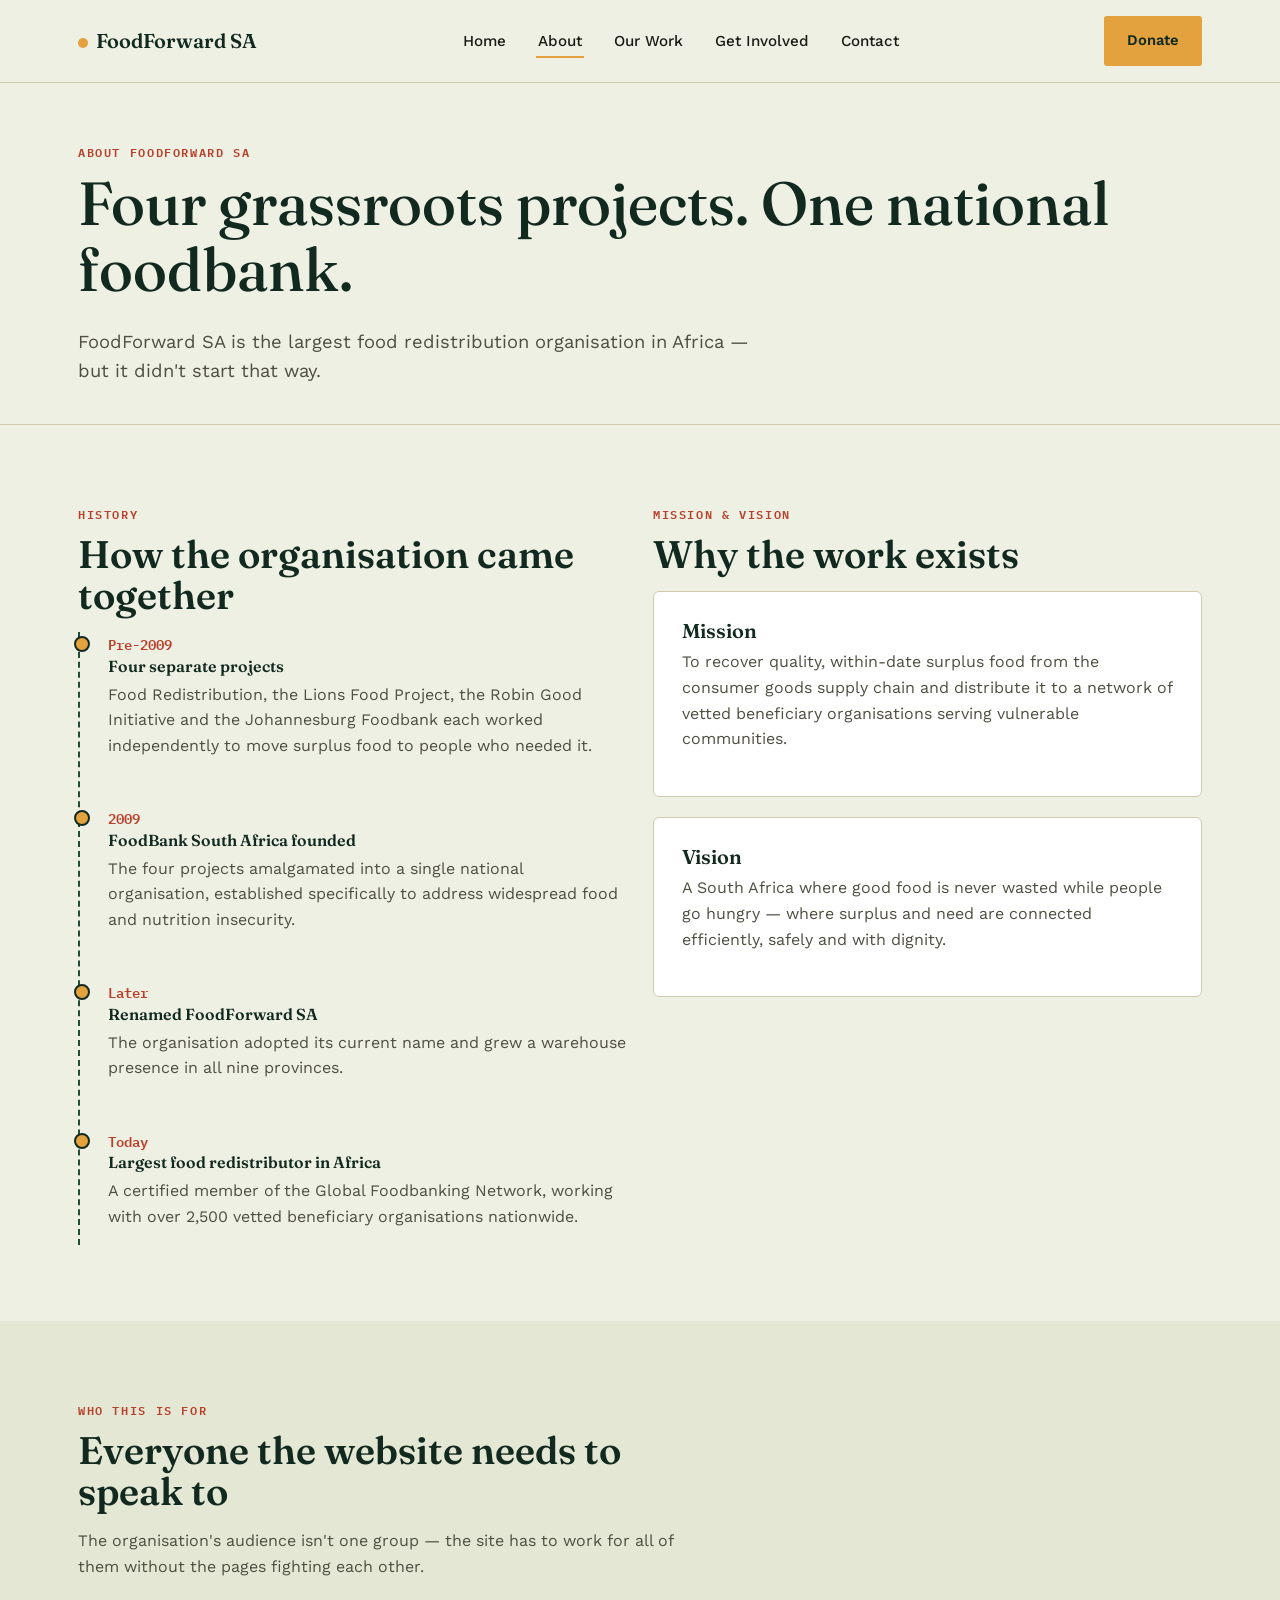
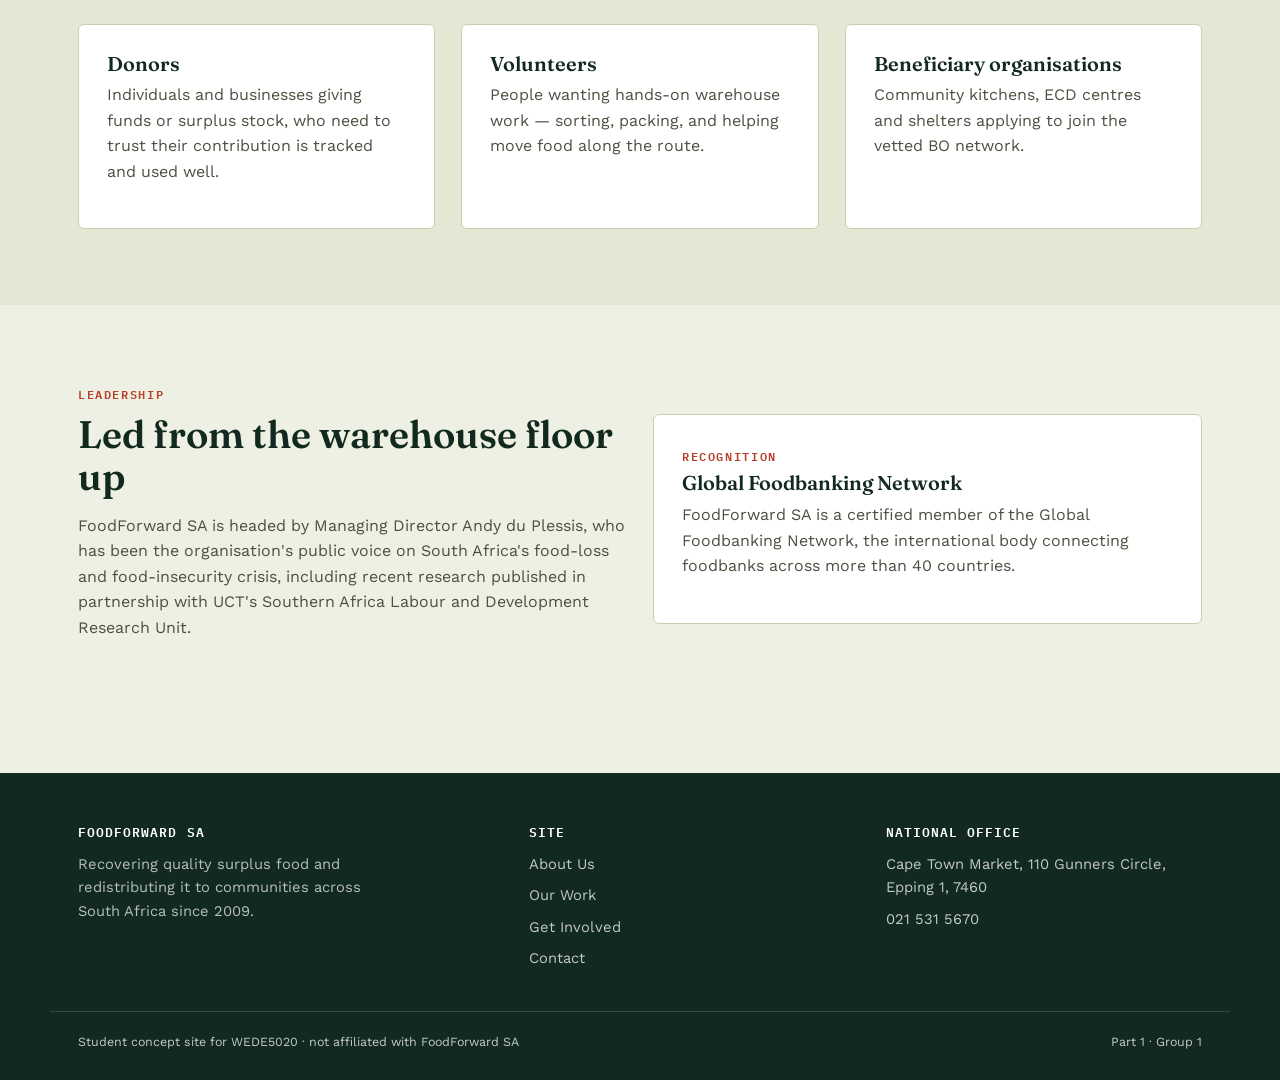
==== FoodForwardSA_WEDE5020/foodforwardsa/about.html @ ec88c60e "Add files via upload" ====
<!DOCTYPE html>
<html lang="en">
<head>
  <meta charset="UTF-8">
  <meta name="viewport" content="width=device-width, initial-scale=1.0">
  <meta name="description" content="The history, mission and vision of FoodForward SA, South Africa's largest food redistribution organisation.">
  <title>About Us | FoodForward SA</title>
  <link rel="icon" type="image/svg+xml" href="images/favicon.svg">
  <link rel="stylesheet" href="css/styles.css">
</head>
<body>

  <a class="skip-link" href="#main">Skip to main content</a>

  <header class="site-header">
    <nav class="nav" aria-label="Primary">
      <a class="brand" href="index.html">
        <span class="brand-mark" aria-hidden="true"></span>
        FoodForward SA
      </a>
      <ul class="nav-links">
        <li><a href="index.html">Home</a></li>
        <li><a href="about.html" aria-current="page">About</a></li>
        <li><a href="programmes.html">Our Work</a></li>
        <li><a href="enquiry.html">Get Involved</a></li>
        <li><a href="contact.html">Contact</a></li>
      </ul>
      <div class="nav-cta">
        <a class="btn btn-primary" href="enquiry.html">Donate</a>
      </div>
    </nav>
  </header>

  <main id="main">

    <section class="page-hero">
      <div class="wrap">
        <span class="eyebrow">About FoodForward SA</span>
        <h1>Four grassroots projects. One national foodbank.</h1>
        <p class="lede">FoodForward SA is the largest food redistribution organisation in Africa &mdash; but it didn't start that way.</p>
      </div>
    </section>

    <!-- ============================= HISTORY TIMELINE ============================= -->
    <!-- Real founding history: four projects merged to form FoodBank South Africa
         in 2009, later renamed FoodForward SA. Dates sourced from FFSA's own
         published history (see README references). -->
    <section class="section">
      <div class="wrap grid-2">
        <div class="reveal">
          <span class="eyebrow">History</span>
          <h2>How the organisation came together</h2>
          <div class="timeline">
            <div class="timeline-item">
              <span class="timeline-year">Pre-2009</span>
              <h4>Four separate projects</h4>
              <p>Food Redistribution, the Lions Food Project, the Robin Good Initiative and the Johannesburg Foodbank each worked independently to move surplus food to people who needed it.</p>
            </div>
            <div class="timeline-item">
              <span class="timeline-year">2009</span>
              <h4>FoodBank South Africa founded</h4>
              <p>The four projects amalgamated into a single national organisation, established specifically to address widespread food and nutrition insecurity.</p>
            </div>
            <div class="timeline-item">
              <span class="timeline-year">Later</span>
              <h4>Renamed FoodForward SA</h4>
              <p>The organisation adopted its current name and grew a warehouse presence in all nine provinces.</p>
            </div>
            <div class="timeline-item">
              <span class="timeline-year">Today</span>
              <h4>Largest food redistributor in Africa</h4>
              <p>A certified member of the Global Foodbanking Network, working with over 2,500 vetted beneficiary organisations nationwide.</p>
            </div>
          </div>
        </div>

        <div class="reveal">
          <span class="eyebrow">Mission &amp; vision</span>
          <h2>Why the work exists</h2>
          <div class="card" style="margin-bottom: 20px;">
            <h3>Mission</h3>
            <p>To recover quality, within-date surplus food from the consumer goods supply chain and distribute it to a network of vetted beneficiary organisations serving vulnerable communities.</p>
          </div>
          <div class="card">
            <h3>Vision</h3>
            <p>A South Africa where good food is never wasted while people go hungry &mdash; where surplus and need are connected efficiently, safely and with dignity.</p>
          </div>
        </div>
      </div>
    </section>

    <!-- ============================= WHO WE SERVE ============================= -->
    <section class="section section-alt">
      <div class="wrap">
        <div class="section-head reveal">
          <span class="eyebrow">Who this is for</span>
          <h2>Everyone the website needs to speak to</h2>
          <p>The organisation's audience isn't one group &mdash; the site has to work for all of them without the pages fighting each other.</p>
        </div>
        <div class="grid-3">
          <div class="card reveal">
            <h3>Donors</h3>
            <p>Individuals and businesses giving funds or surplus stock, who need to trust their contribution is tracked and used well.</p>
          </div>
          <div class="card reveal">
            <h3>Volunteers</h3>
            <p>People wanting hands-on warehouse work &mdash; sorting, packing, and helping move food along the route.</p>
          </div>
          <div class="card reveal">
            <h3>Beneficiary organisations</h3>
            <p>Community kitchens, ECD centres and shelters applying to join the vetted BO network.</p>
          </div>
        </div>
      </div>
    </section>

    <!-- ============================= LEADERSHIP ============================= -->
    <section class="section">
      <div class="wrap grid-2" style="align-items:center;">
        <div class="reveal">
          <span class="eyebrow">Leadership</span>
          <h2>Led from the warehouse floor up</h2>
          <p>FoodForward SA is headed by Managing Director Andy du Plessis, who has been the organisation's public voice on South Africa's food-loss and food-insecurity crisis, including recent research published in partnership with UCT's Southern Africa Labour and Development Research Unit.</p>
        </div>
        <div class="card reveal">
          <span class="eyebrow">Recognition</span>
          <h3>Global Foodbanking Network</h3>
          <p>FoodForward SA is a certified member of the Global Foodbanking Network, the international body connecting foodbanks across more than 40 countries.</p>
        </div>
      </div>
    </section>

  </main>

  <footer class="site-footer">
    <div class="wrap footer-grid">
      <div>
        <h4>FoodForward SA</h4>
        <p style="color: rgba(255,255,255,0.7); max-width: 34ch; font-size: 0.92rem;">Recovering quality surplus food and redistributing it to communities across South Africa since 2009.</p>
      </div>
      <div>
        <h4>Site</h4>
        <a href="about.html">About Us</a>
        <a href="programmes.html">Our Work</a>
        <a href="enquiry.html">Get Involved</a>
        <a href="contact.html">Contact</a>
      </div>
      <div>
        <h4>National Office</h4>
        <a href="contact.html">Cape Town Market, 110 Gunners Circle, Epping 1, 7460</a>
        <a href="tel:+27215315670">021 531 5670</a>
      </div>
    </div>
    <div class="wrap footer-bottom">
      <span>Student concept site for WEDE5020 &middot; not affiliated with FoodForward SA</span>
      <span>Part 1 &middot; Group 1</span>
    </div>
  </footer>

  <script src="js/main.js"></script>
</body>
</html>
---- FoodForwardSA_WEDE5020/foodforwardsa/css/styles.css ----
/* ==========================================================================
   FoodForward SA — Student Website Project (WEDE)
   Design concept: "The Route" — a visual thread tracing surplus food's
   journey from waste to plate. Waypoints reappear across the site as the
   signature structural device, because that journey is literally the
   organisation's core service.
   ========================================================================== */

@import url('https://fonts.googleapis.com/css2?family=Fraunces:opsz,wght@9..144,400;9..144,500;9..144,600;9..144,700&family=Work+Sans:wght@400;500;600;700&family=IBM+Plex+Mono:wght@500;600&display=swap');

:root {
  --bg: #EEF0E4;
  --bg-alt: #E3E7D3;
  --panel: #FFFFFF;
  --ink: #1B1B16;
  --ink-soft: #4E4E41;
  --green: #1F4D3A;
  --green-dark: #12291F;
  --gold: #E3A23D;
  --gold-dark: #B87F22;
  --rescue: #B8402A;
  --line: #CFCBAE;

  --font-display: 'Fraunces', Georgia, serif;
  --font-body: 'Work Sans', -apple-system, sans-serif;
  --font-mono: 'IBM Plex Mono', monospace;

  --max: 1180px;
}

* { box-sizing: border-box; }

html { scroll-behavior: smooth; }

@media (prefers-reduced-motion: reduce) {
  html { scroll-behavior: auto; }
  *, *::before, *::after { animation-duration: 0.001ms !important; transition-duration: 0.001ms !important; }
}

body {
  margin: 0;
  background: var(--bg);
  color: var(--ink);
  font-family: var(--font-body);
  font-size: 16px;
  line-height: 1.6;
  -webkit-font-smoothing: antialiased;
}

img { max-width: 100%; display: block; }

a { color: inherit; }

.wrap {
  max-width: var(--max);
  margin: 0 auto;
  padding: 0 28px;
}

h1, h2, h3, h4 {
  font-family: var(--font-display);
  font-weight: 600;
  line-height: 1.08;
  margin: 0 0 0.4em;
  color: var(--green-dark);
}

h1 { font-size: clamp(2.4rem, 5vw, 3.8rem); font-weight: 500; }
h2 { font-size: clamp(1.7rem, 3.2vw, 2.4rem); }
h3 { font-size: 1.25rem; }

p { margin: 0 0 1em; color: var(--ink-soft); }

.eyebrow {
  font-family: var(--font-mono);
  font-size: 0.72rem;
  letter-spacing: 0.14em;
  text-transform: uppercase;
  color: var(--rescue);
  font-weight: 600;
  display: inline-block;
  margin-bottom: 0.9em;
}

.lede {
  font-size: 1.15rem;
  max-width: 62ch;
}

/* ---------- Skip link / accessibility ---------- */
.skip-link {
  position: absolute;
  left: -999px;
  top: 0;
  background: var(--green);
  color: #fff;
  padding: 10px 16px;
  z-index: 200;
}
.skip-link:focus {
  left: 12px;
  top: 12px;
}

:focus-visible {
  outline: 3px solid var(--gold);
  outline-offset: 2px;
}

/* ---------- Header / nav ---------- */
.site-header {
  position: sticky;
  top: 0;
  z-index: 100;
  background: rgba(238, 240, 228, 0.92);
  backdrop-filter: blur(6px);
  border-bottom: 1px solid var(--line);
}

.nav {
  display: flex;
  align-items: center;
  justify-content: space-between;
  padding: 16px 28px;
  max-width: var(--max);
  margin: 0 auto;
  gap: 20px;
}

.brand {
  display: flex;
  align-items: baseline;
  gap: 8px;
  text-decoration: none;
  font-family: var(--font-display);
  font-weight: 600;
  font-size: 1.25rem;
  color: var(--green-dark);
  white-space: nowrap;
}
.brand .brand-mark {
  width: 10px; height: 10px;
  border-radius: 50%;
  background: var(--gold);
  display: inline-block;
}

.nav-links {
  display: flex;
  align-items: center;
  gap: 28px;
  list-style: none;
  margin: 0; padding: 0;
  flex-wrap: wrap;
}

.nav-links a {
  text-decoration: none;
  font-weight: 500;
  font-size: 0.95rem;
  color: var(--ink);
  padding: 6px 2px;
  border-bottom: 2px solid transparent;
}
.nav-links a:hover,
.nav-links a[aria-current="page"] {
  border-bottom-color: var(--gold);
}

.btn {
  display: inline-block;
  font-family: var(--font-body);
  font-weight: 600;
  font-size: 0.92rem;
  padding: 12px 22px;
  border-radius: 3px;
  text-decoration: none;
  border: 1.5px solid transparent;
  cursor: pointer;
}
.btn-primary {
  background: var(--gold);
  color: var(--green-dark);
}
.btn-primary:hover { background: var(--gold-dark); }

.btn-outline {
  border-color: var(--green);
  color: var(--green-dark);
  background: transparent;
}
.btn-outline:hover { background: var(--green); color: #fff; }

.btn-ghost {
  color: var(--green-dark);
  text-decoration: underline;
  text-underline-offset: 3px;
  padding: 12px 4px;
}

.nav-cta { flex-shrink: 0; }

/* ---------- Hero ---------- */
.hero {
  padding: 72px 0 40px;
}
.hero-grid {
  display: grid;
  grid-template-columns: 1.1fr 0.9fr;
  gap: 48px;
  align-items: center;
}
@media (max-width: 860px) {
  .hero-grid { grid-template-columns: 1fr; }
}

.hero-actions {
  display: flex;
  gap: 14px;
  margin-top: 28px;
  flex-wrap: wrap;
}

.hero-figure {
  background: var(--green);
  border-radius: 6px;
  padding: 32px;
  color: #fff;
  position: relative;
  overflow: hidden;
}
.hero-figure::after {
  content: "";
  position: absolute;
  right: -60px; bottom: -60px;
  width: 220px; height: 220px;
  border-radius: 50%;
  background: rgba(227,162,61,0.18);
}
.hero-figure h3 {
  color: #fff;
  font-size: 1rem;
  font-family: var(--font-mono);
  text-transform: uppercase;
  letter-spacing: 0.08em;
  font-weight: 600;
  opacity: 0.85;
}
.hero-stat {
  font-family: var(--font-mono);
  font-size: 2.6rem;
  font-weight: 600;
  line-height: 1;
  margin: 6px 0 4px;
}
.hero-stat-label {
  font-size: 0.85rem;
  opacity: 0.82;
  max-width: 30ch;
}
.hero-figure hr {
  border: none;
  border-top: 1px solid rgba(255,255,255,0.25);
  margin: 20px 0;
}

/* ---------- The Route (signature element) ---------- */
.route {
  padding: 20px 0 76px;
}
.route-head { max-width: 60ch; margin-bottom: 44px; }

.route-line {
  position: relative;
  display: grid;
  grid-template-columns: repeat(4, 1fr);
  gap: 20px;
}
.route-line::before {
  content: "";
  position: absolute;
  top: 17px;
  left: 4%;
  right: 4%;
  height: 2px;
  background: repeating-linear-gradient(90deg, var(--green) 0, var(--green) 8px, transparent 8px, transparent 16px);
}
@media (max-width: 760px) {
  .route-line { grid-template-columns: 1fr; gap: 34px; }
  .route-line::before { top: 0; bottom: 0; left: 17px; right: auto; width: 2px; height: auto;
    background: repeating-linear-gradient(180deg, var(--green) 0, var(--green) 8px, transparent 8px, transparent 16px); }
}

.waypoint { position: relative; padding-left: 0; }
.waypoint-dot {
  width: 36px; height: 36px;
  border-radius: 50%;
  background: var(--panel);
  border: 2px solid var(--green);
  display: flex;
  align-items: center;
  justify-content: center;
  font-family: var(--font-mono);
  font-size: 0.8rem;
  font-weight: 600;
  color: var(--green);
  z-index: 2;
  position: relative;
  margin-bottom: 14px;
}
.waypoint:last-child .waypoint-dot {
  background: var(--gold);
  border-color: var(--gold-dark);
  color: var(--green-dark);
}
.waypoint h4 {
  font-family: var(--font-body);
  font-weight: 700;
  font-size: 0.98rem;
  margin: 0 0 6px;
  color: var(--ink);
}
.waypoint p { font-size: 0.88rem; margin: 0; }
.waypoint .figure {
  display: block;
  font-family: var(--font-mono);
  color: var(--rescue);
  font-weight: 600;
  font-size: 0.82rem;
  margin-top: 6px;
}

/* ---------- Sections / bands ---------- */
.section { padding: 76px 0; }
.section-alt { background: var(--bg-alt); }
.section-dark {
  background: var(--green-dark);
  color: #fff;
}
.section-dark h2, .section-dark h3 { color: #fff; }
.section-dark p { color: rgba(255,255,255,0.78); }

.section-head {
  max-width: 62ch;
  margin-bottom: 44px;
}

.grid-3 {
  display: grid;
  grid-template-columns: repeat(3, 1fr);
  gap: 26px;
}
.grid-2 {
  display: grid;
  grid-template-columns: repeat(2, 1fr);
  gap: 26px;
}
@media (max-width: 860px) {
  .grid-3, .grid-2 { grid-template-columns: 1fr; }
}

.card {
  background: var(--panel);
  border: 1px solid var(--line);
  border-radius: 6px;
  padding: 28px;
}
.card .eyebrow { margin-bottom: 0.6em; }

.stat-strip {
  display: grid;
  grid-template-columns: repeat(4, 1fr);
  gap: 24px;
  border-top: 1px solid var(--line);
  border-bottom: 1px solid var(--line);
  padding: 32px 0;
  margin: 48px 0;
}
@media (max-width: 760px) {
  .stat-strip { grid-template-columns: repeat(2, 1fr); }
}
.stat-strip .num {
  font-family: var(--font-mono);
  font-size: 1.9rem;
  font-weight: 600;
  color: var(--green-dark);
  display: block;
}
.stat-strip .lbl {
  font-size: 0.82rem;
  color: var(--ink-soft);
}

/* ---------- Timeline (About page) ---------- */
.timeline {
  border-left: 2px dashed var(--green);
  padding-left: 28px;
  display: flex;
  flex-direction: column;
  gap: 32px;
}
.timeline-item { position: relative; }
.timeline-item::before {
  content: "";
  position: absolute;
  left: -34px; top: 4px;
  width: 12px; height: 12px;
  border-radius: 50%;
  background: var(--gold);
  border: 2px solid var(--green-dark);
}
.timeline-year {
  font-family: var(--font-mono);
  color: var(--rescue);
  font-weight: 600;
  font-size: 0.85rem;
}

/* ---------- Forms ---------- */
.form-card {
  background: var(--panel);
  border: 1px solid var(--line);
  border-radius: 6px;
  padding: 36px;
  max-width: 640px;
}
.field { margin-bottom: 20px; }
.field label {
  display: block;
  font-weight: 600;
  font-size: 0.88rem;
  margin-bottom: 6px;
}
.field .hint {
  font-size: 0.78rem;
  color: var(--ink-soft);
  margin-top: 4px;
}
.field input,
.field select,
.field textarea {
  width: 100%;
  font-family: var(--font-body);
  font-size: 0.95rem;
  padding: 11px 12px;
  border: 1.5px solid var(--line);
  border-radius: 4px;
  background: var(--bg);
  color: var(--ink);
}
.field input:focus,
.field select:focus,
.field textarea:focus {
  border-color: var(--green);
  outline: none;
}
.field textarea { resize: vertical; min-height: 110px; }
.field-error {
  color: var(--rescue);
  font-size: 0.8rem;
  margin-top: 6px;
  display: none;
}
.field.invalid input,
.field.invalid select,
.field.invalid textarea { border-color: var(--rescue); }
.field.invalid .field-error { display: block; }

.form-note {
  font-size: 0.82rem;
  color: var(--ink-soft);
  margin-top: 18px;
}

.form-success {
  display: none;
  background: var(--green);
  color: #fff;
  padding: 16px 20px;
  border-radius: 4px;
  margin-bottom: 20px;
  font-size: 0.92rem;
}
.form-success.visible { display: block; }

/* ---------- Location cards (contact page) ---------- */
.loc-card h3 { margin-bottom: 4px; }
.loc-tag {
  font-family: var(--font-mono);
  font-size: 0.72rem;
  text-transform: uppercase;
  letter-spacing: 0.08em;
  color: var(--rescue);
  font-weight: 600;
}
.loc-card address { font-style: normal; color: var(--ink-soft); font-size: 0.92rem; }
.map-frame {
  border: 0;
  width: 100%;
  height: 260px;
  border-radius: 6px;
  filter: grayscale(0.15);
}

/* ---------- Footer ---------- */
.site-footer {
  background: var(--green-dark);
  color: rgba(255,255,255,0.75);
  padding: 52px 0 28px;
  margin-top: 40px;
}
.footer-grid {
  display: grid;
  grid-template-columns: 1.3fr 1fr 1fr;
  gap: 40px;
  margin-bottom: 32px;
}
@media (max-width: 760px) {
  .footer-grid { grid-template-columns: 1fr; }
}
.site-footer h4 {
  color: #fff;
  font-size: 0.82rem;
  text-transform: uppercase;
  letter-spacing: 0.08em;
  font-family: var(--font-mono);
  margin-bottom: 14px;
}
.site-footer a {
  color: rgba(255,255,255,0.75);
  text-decoration: none;
  display: block;
  margin-bottom: 8px;
  font-size: 0.92rem;
}
.site-footer a:hover { color: var(--gold); }
.footer-bottom {
  border-top: 1px solid rgba(255,255,255,0.15);
  padding-top: 20px;
  font-size: 0.78rem;
  display: flex;
  justify-content: space-between;
  flex-wrap: wrap;
  gap: 10px;
}

/* ---------- Utility ---------- */
.list-check { list-style: none; padding: 0; margin: 0; }
.list-check li {
  padding-left: 26px;
  position: relative;
  margin-bottom: 12px;
  color: var(--ink-soft);
}
.list-check li::before {
  content: "";
  position: absolute;
  left: 0; top: 7px;
  width: 8px; height: 8px;
  background: var(--gold);
  border-radius: 50%;
}

.page-hero {
  padding: 56px 0 20px;
  border-bottom: 1px solid var(--line);
}

.reveal {
  opacity: 0;
  transform: translateY(14px);
  transition: opacity 0.6s ease, transform 0.6s ease;
}
.reveal.in-view {
  opacity: 1;
  transform: translateY(0);
}
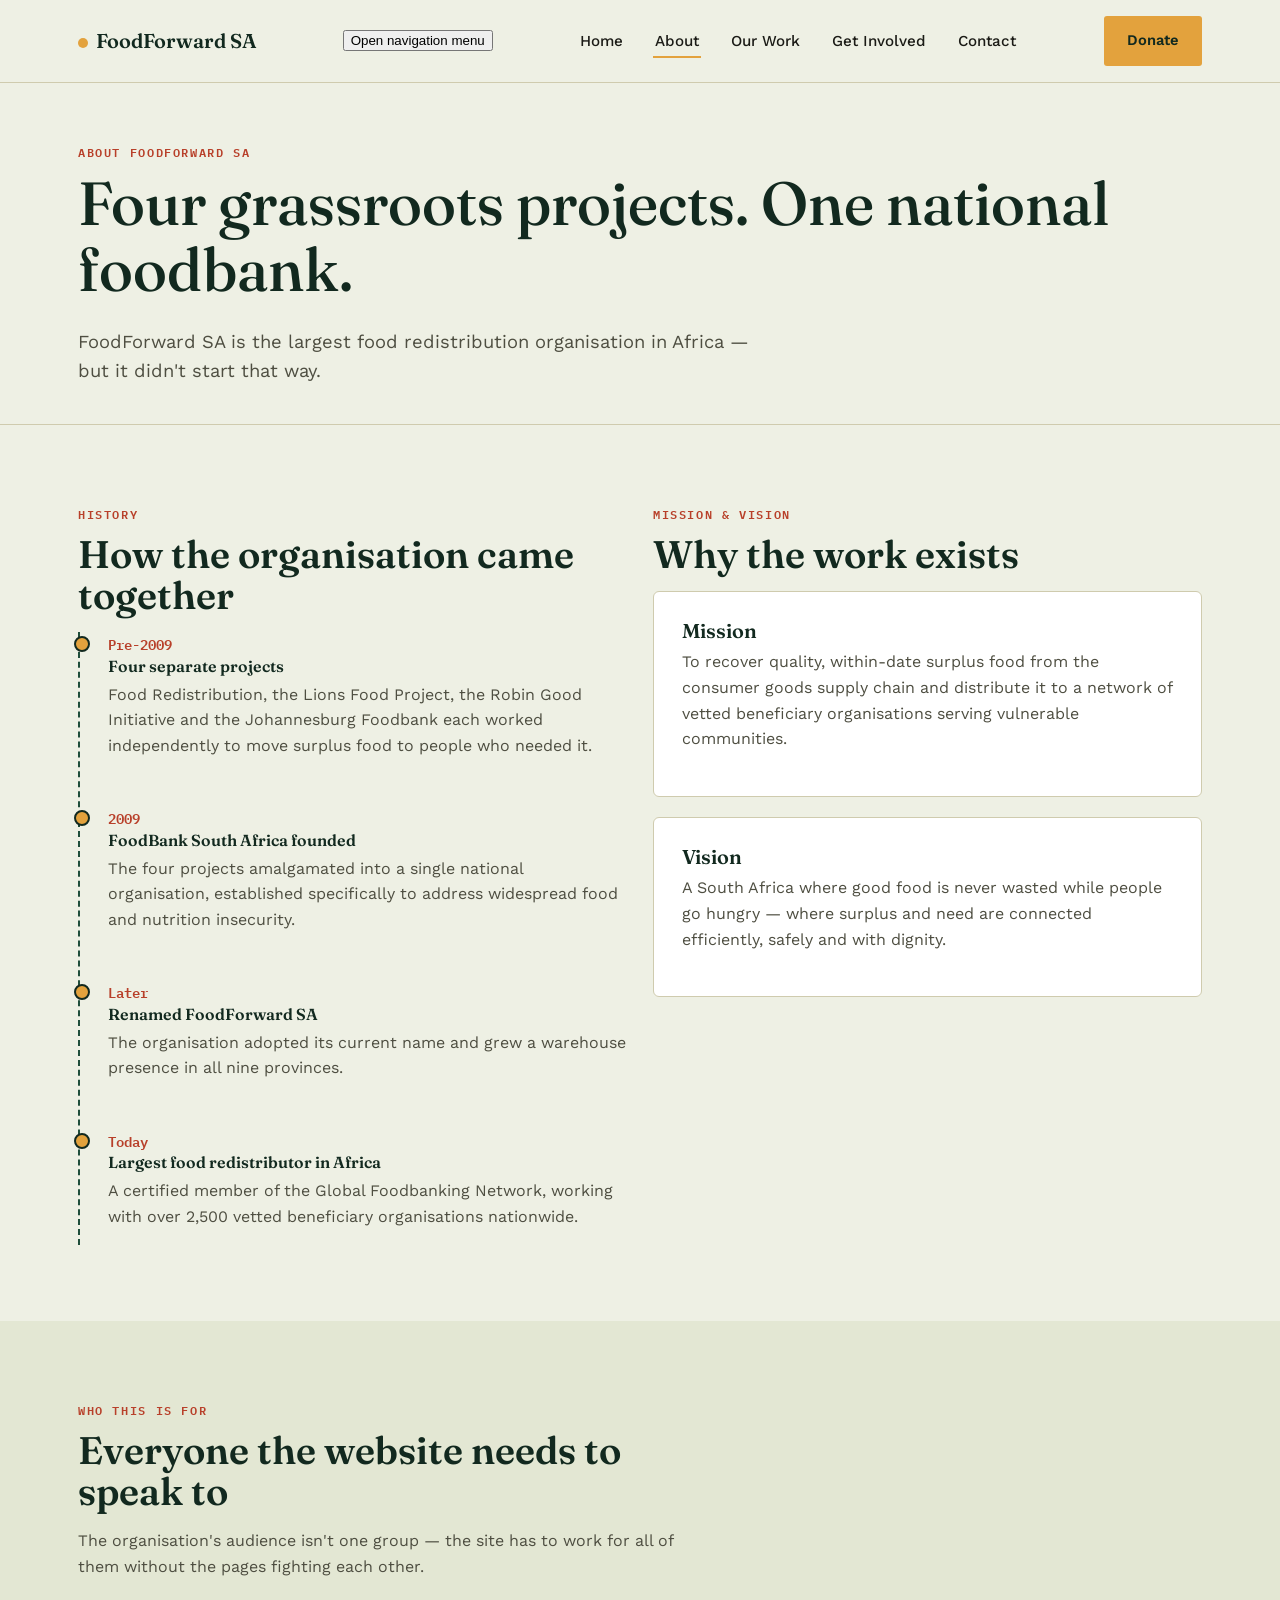
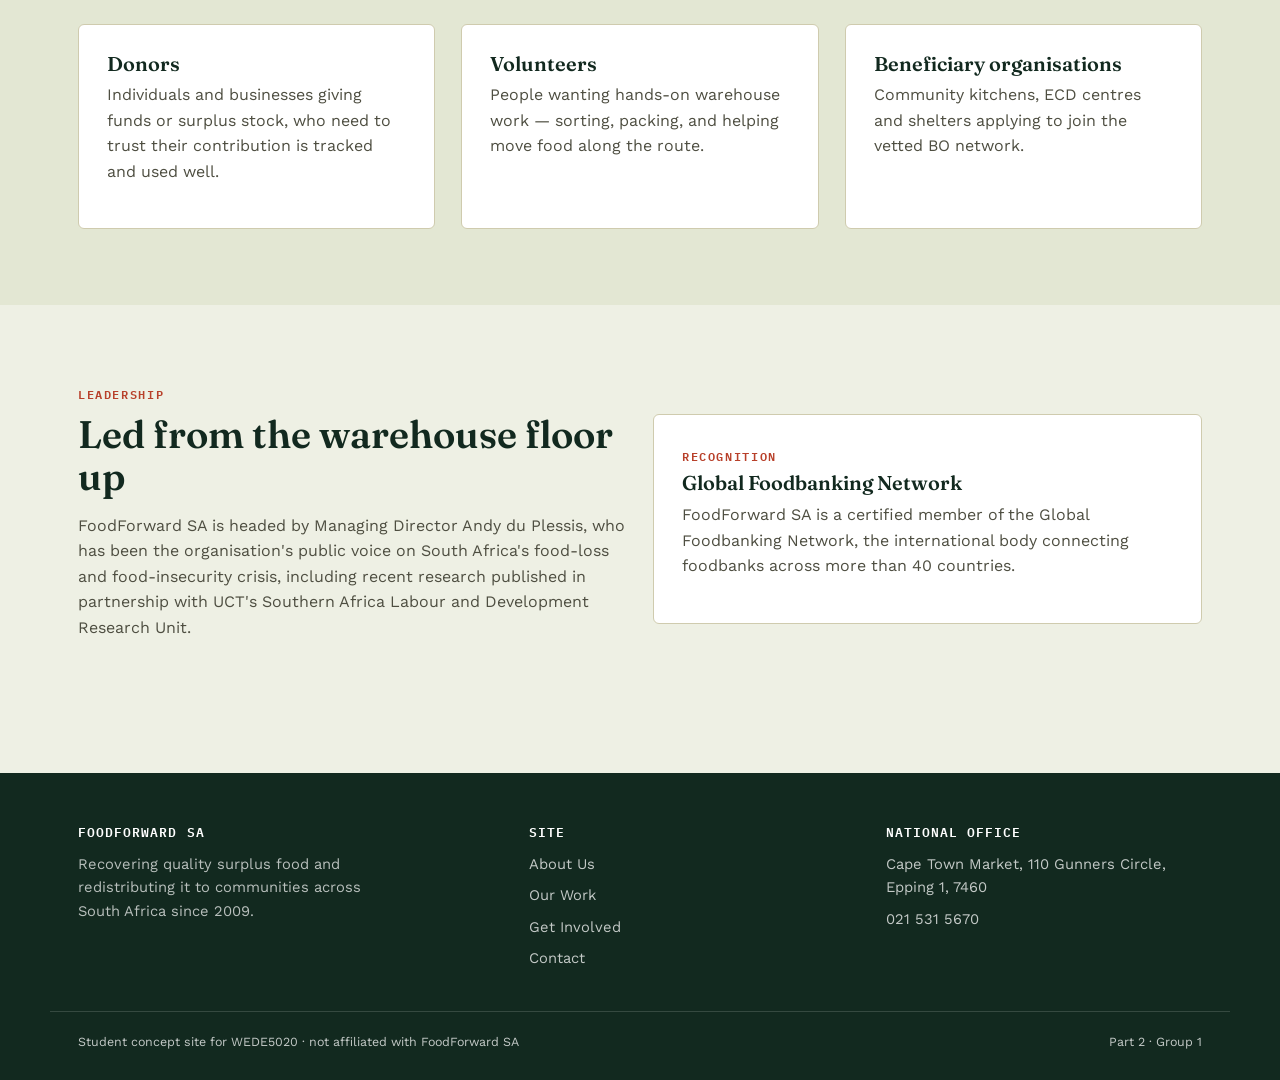
==== commit 8371961e: "Add files via upload" ====
--- a/FoodForwardSA_WEDE5020/foodforwardsa/about.html
+++ b/FoodForwardSA_WEDE5020/foodforwardsa/about.html
@@ -18,7 +18,11 @@
         <span class="brand-mark" aria-hidden="true"></span>
         FoodForward SA
       </a>
-      <ul class="nav-links">
+      <button class="nav-toggle" type="button" aria-expanded="false" aria-controls="primary-menu">
+        <span></span><span></span><span></span>
+        <span class="sr-only">Open navigation menu</span>
+      </button>
+      <ul class="nav-links" id="primary-menu">
         <li><a href="index.html">Home</a></li>
         <li><a href="about.html" aria-current="page">About</a></li>
         <li><a href="programmes.html">Our Work</a></li>
@@ -153,7 +157,7 @@
     </div>
     <div class="wrap footer-bottom">
       <span>Student concept site for WEDE5020 &middot; not affiliated with FoodForward SA</span>
-      <span>Part 1 &middot; Group 1</span>
+      <span>Part 2 &middot; Group 1</span>
     </div>
   </footer>
 
